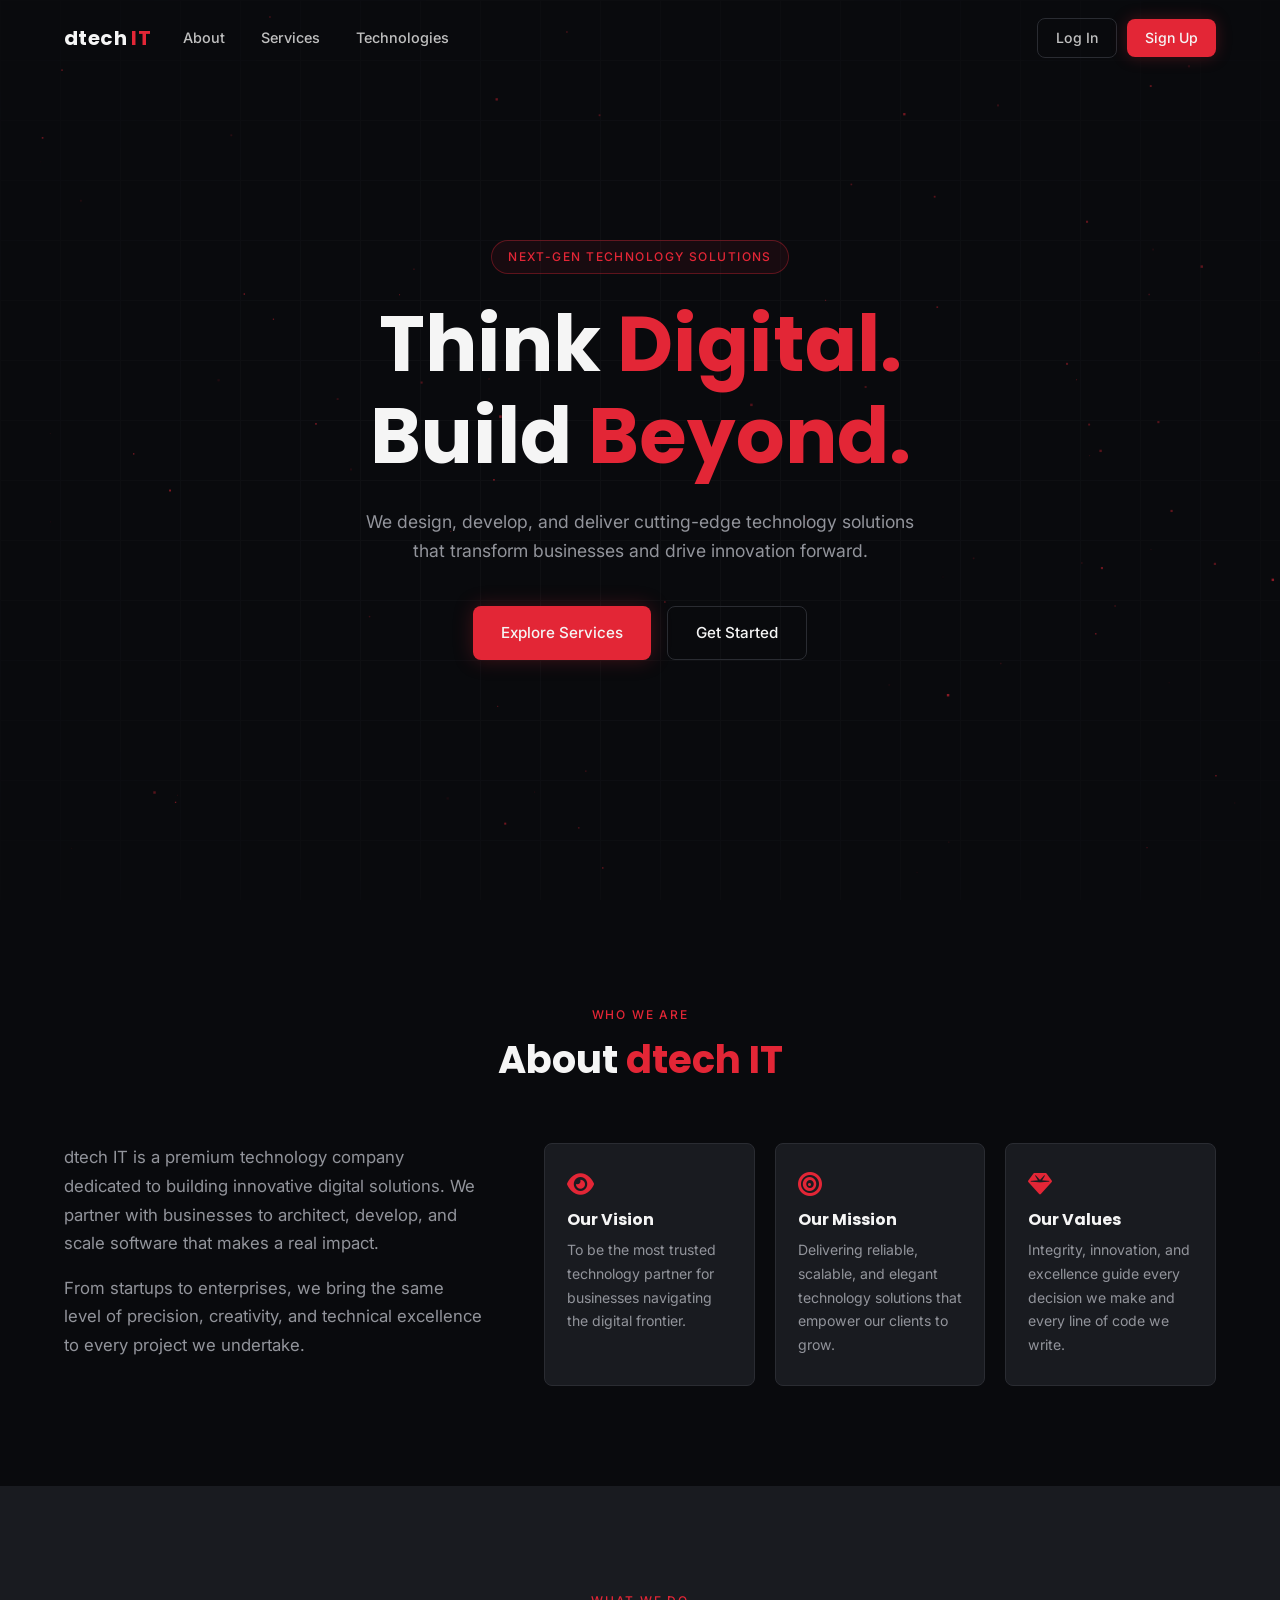
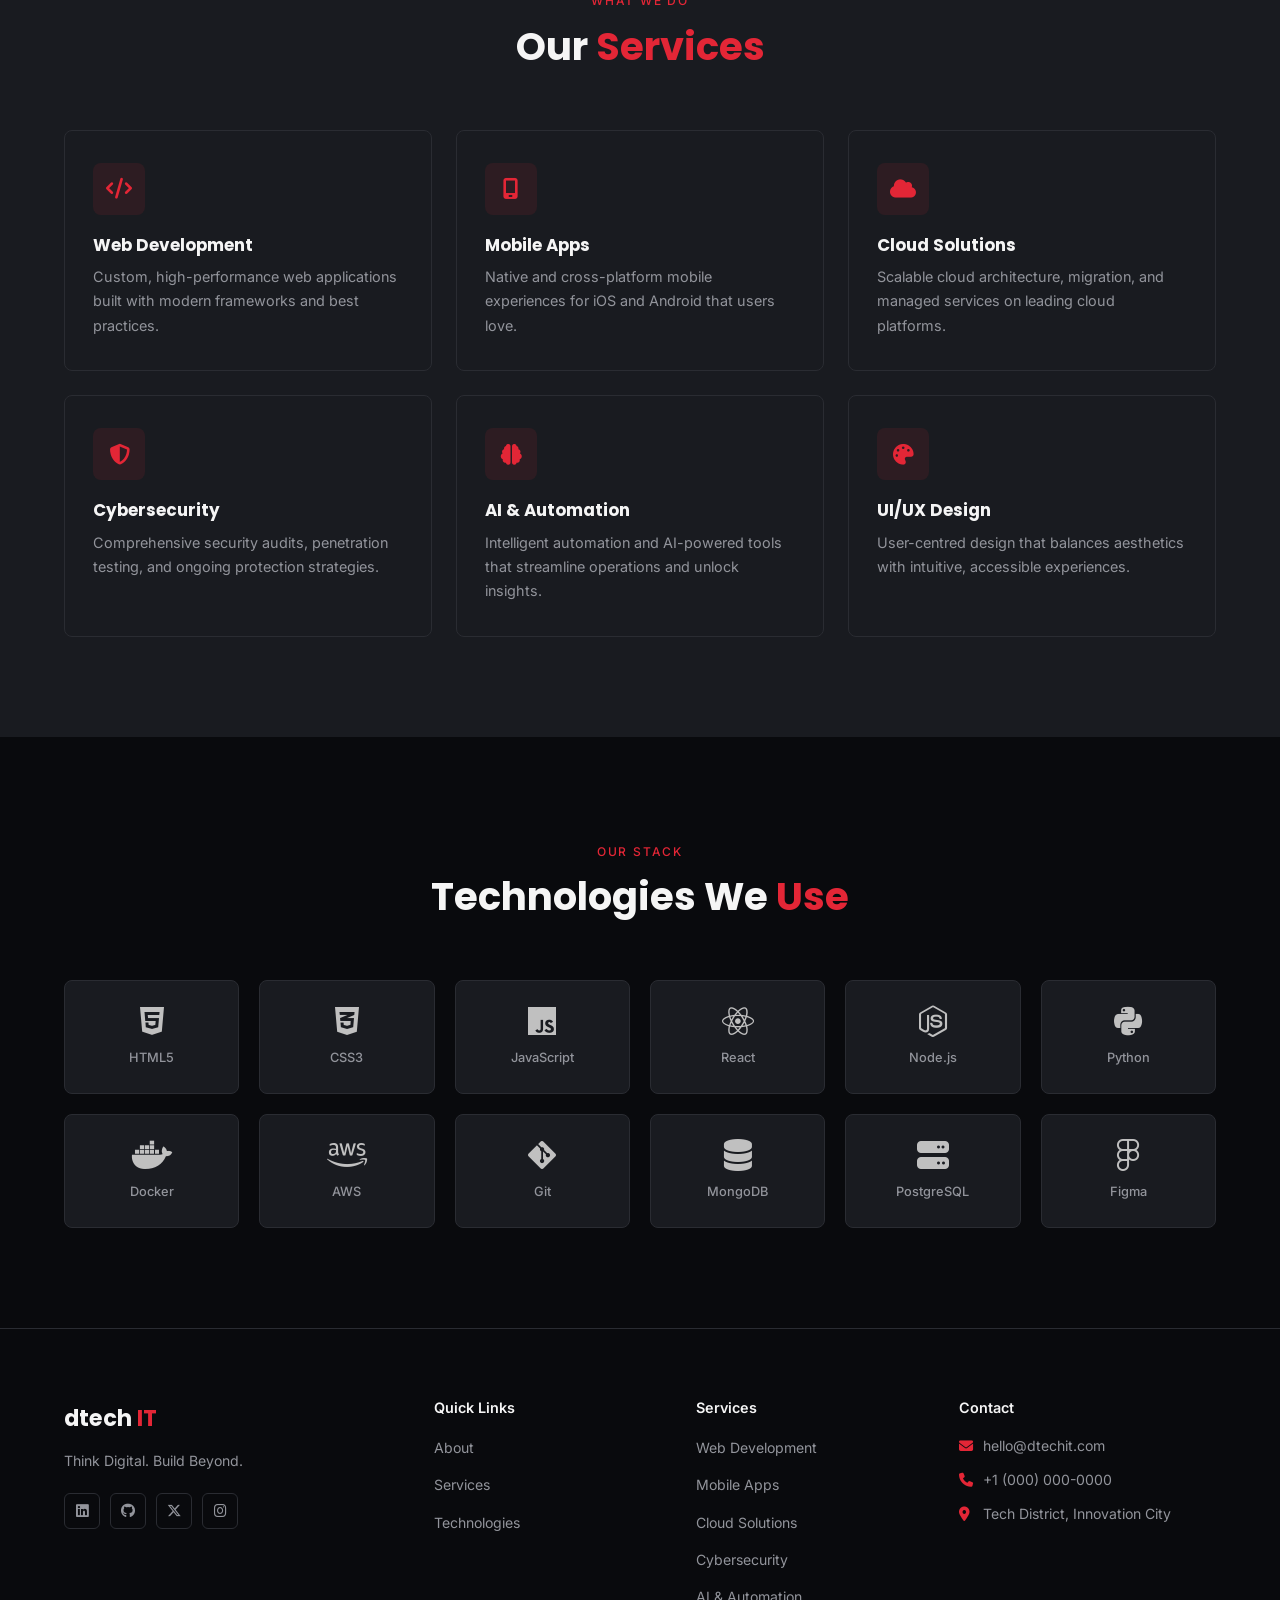
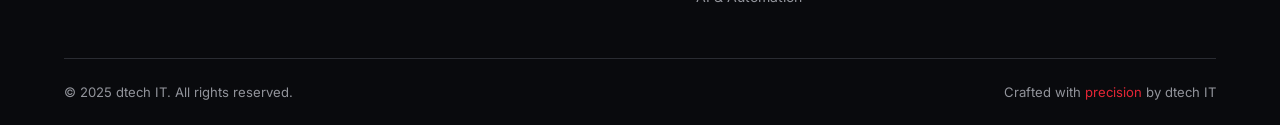
==== index.html @ e229f02b "Initial commit" ====
<!DOCTYPE html>
<html lang="en">
<head>
  <meta charset="UTF-8" />
  <meta name="viewport" content="width=device-width, initial-scale=1.0" />
  <title>dtech IT — Think Digital. Build Beyond.</title>
  <link rel="preconnect" href="https://fonts.googleapis.com" />
  <link rel="preconnect" href="https://fonts.gstatic.com" crossorigin />
  <link href="https://fonts.googleapis.com/css2?family=Poppins:wght@400;600;700&family=Inter:wght@400;500&display=swap" rel="stylesheet" />
  <link rel="stylesheet" href="https://cdnjs.cloudflare.com/ajax/libs/font-awesome/6.5.0/css/all.min.css" />
  <link rel="stylesheet" href="css/style.css" />
</head>
<body>

  <!-- NAV -->
  <nav class="navbar" id="navbar">
    <div class="nav-container">
      <a href="#hero" class="nav-logo">dtech <span>IT</span></a>
      <ul class="nav-links" id="navLinks">
        <li><a href="#about">About</a></li>
        <li><a href="#services">Services</a></li>
        <li><a href="#technologies">Technologies</a></li>
        <li class="nav-links-auth">
          <a href="html/login.html" class="btn-login">Log In</a>
          <a href="html/login.html" class="btn-signup">Sign Up</a>
        </li>
      </ul>
      <div class="nav-auth">
        <a href="html/login.html" class="btn-login">Log In</a>
        <a href="html/login.html" class="btn-signup">Sign Up</a>
      </div>
      <button class="nav-toggle" id="navToggle" aria-label="Toggle menu">
        <span></span><span></span><span></span>
      </button>
    </div>
  </nav>

  <!-- HERO -->
  <section class="hero" id="hero">
    <canvas id="particleCanvas"></canvas>
    <div class="hero-content reveal">
      <span class="hero-badge">Next-Gen Technology Solutions</span>
      <h1>Think <span class="accent">Digital.</span><br />Build <span class="accent">Beyond.</span></h1>
      <p>We design, develop, and deliver cutting-edge technology solutions that transform businesses and drive innovation forward.</p>
      <div class="hero-buttons">
        <a href="#services" class="btn btn-primary">Explore Services</a>
        <a href="html/login.html" class="btn btn-secondary">Get Started</a>
      </div>
    </div>
    <div class="hero-circuit"></div>
  </section>

  <!-- ABOUT -->
  <section class="section about" id="about">
    <div class="container">
      <div class="section-header reveal">
        <span class="section-label">Who We Are</span>
        <h2>About <span class="accent">dtech IT</span></h2>
      </div>
      <div class="about-grid">
        <div class="about-intro reveal">
          <p>dtech IT is a premium technology company dedicated to building innovative digital solutions. We partner with businesses to architect, develop, and scale software that makes a real impact.</p>
          <p>From startups to enterprises, we bring the same level of precision, creativity, and technical excellence to every project we undertake.</p>
        </div>
        <div class="about-cards">
          <div class="about-card reveal">
            <i class="fa-solid fa-eye accent"></i>
            <h3>Our Vision</h3>
            <p>To be the most trusted technology partner for businesses navigating the digital frontier.</p>
          </div>
          <div class="about-card reveal">
            <i class="fa-solid fa-bullseye accent"></i>
            <h3>Our Mission</h3>
            <p>Delivering reliable, scalable, and elegant technology solutions that empower our clients to grow.</p>
          </div>
          <div class="about-card reveal">
            <i class="fa-solid fa-gem accent"></i>
            <h3>Our Values</h3>
            <p>Integrity, innovation, and excellence guide every decision we make and every line of code we write.</p>
          </div>
        </div>
      </div>
    </div>
  </section>

  <!-- SERVICES -->
  <section class="section services alt-bg" id="services">
    <div class="container">
      <div class="section-header reveal">
        <span class="section-label">What We Do</span>
        <h2>Our <span class="accent">Services</span></h2>
      </div>
      <div class="cards-grid">
        <div class="card reveal">
          <div class="card-icon"><i class="fa-solid fa-code"></i></div>
          <h3>Web Development</h3>
          <p>Custom, high-performance web applications built with modern frameworks and best practices.</p>
        </div>
        <div class="card reveal">
          <div class="card-icon"><i class="fa-solid fa-mobile-screen"></i></div>
          <h3>Mobile Apps</h3>
          <p>Native and cross-platform mobile experiences for iOS and Android that users love.</p>
        </div>
        <div class="card reveal">
          <div class="card-icon"><i class="fa-solid fa-cloud"></i></div>
          <h3>Cloud Solutions</h3>
          <p>Scalable cloud architecture, migration, and managed services on leading cloud platforms.</p>
        </div>
        <div class="card reveal">
          <div class="card-icon"><i class="fa-solid fa-shield-halved"></i></div>
          <h3>Cybersecurity</h3>
          <p>Comprehensive security audits, penetration testing, and ongoing protection strategies.</p>
        </div>
        <div class="card reveal">
          <div class="card-icon"><i class="fa-solid fa-brain"></i></div>
          <h3>AI & Automation</h3>
          <p>Intelligent automation and AI-powered tools that streamline operations and unlock insights.</p>
        </div>
        <div class="card reveal">
          <div class="card-icon"><i class="fa-solid fa-palette"></i></div>
          <h3>UI/UX Design</h3>
          <p>User-centred design that balances aesthetics with intuitive, accessible experiences.</p>
        </div>
      </div>
    </div>
  </section>

  <!-- TECHNOLOGIES -->
  <section class="section technologies" id="technologies">
    <div class="container">
      <div class="section-header reveal">
        <span class="section-label">Our Stack</span>
        <h2>Technologies We <span class="accent">Use</span></h2>
      </div>
      <div class="tech-grid reveal">
        <div class="tech-item"><i class="fa-brands fa-html5"></i><span>HTML5</span></div>
        <div class="tech-item"><i class="fa-brands fa-css3-alt"></i><span>CSS3</span></div>
        <div class="tech-item"><i class="fa-brands fa-js"></i><span>JavaScript</span></div>
        <div class="tech-item"><i class="fa-brands fa-react"></i><span>React</span></div>
        <div class="tech-item"><i class="fa-brands fa-node-js"></i><span>Node.js</span></div>
        <div class="tech-item"><i class="fa-brands fa-python"></i><span>Python</span></div>
        <div class="tech-item"><i class="fa-brands fa-docker"></i><span>Docker</span></div>
        <div class="tech-item"><i class="fa-brands fa-aws"></i><span>AWS</span></div>
        <div class="tech-item"><i class="fa-brands fa-git-alt"></i><span>Git</span></div>
        <div class="tech-item"><i class="fa-solid fa-database"></i><span>MongoDB</span></div>
        <div class="tech-item"><i class="fa-solid fa-server"></i><span>PostgreSQL</span></div>
        <div class="tech-item"><i class="fa-brands fa-figma"></i><span>Figma</span></div>
      </div>
    </div>
  </section>



  <!-- FOOTER -->
  <footer class="footer">
    <div class="container">
      <div class="footer-grid">
        <div class="footer-brand">
          <span class="footer-logo-text">dtech <span>IT</span></span>
          <p>Think Digital. Build Beyond.</p>
          <div class="footer-socials">
            <a href="#"><i class="fa-brands fa-linkedin"></i></a>
            <a href="#"><i class="fa-brands fa-github"></i></a>
            <a href="#"><i class="fa-brands fa-x-twitter"></i></a>
            <a href="#"><i class="fa-brands fa-instagram"></i></a>
          </div>
        </div>
        <div class="footer-links">
          <h4>Quick Links</h4>
          <ul>
            <li><a href="#about">About</a></li>
            <li><a href="#services">Services</a></li>
            <li><a href="#technologies">Technologies</a></li>
          </ul>
        </div>
        <div class="footer-links">
          <h4>Services</h4>
          <ul>
            <li><a href="#services">Web Development</a></li>
            <li><a href="#services">Mobile Apps</a></li>
            <li><a href="#services">Cloud Solutions</a></li>
            <li><a href="#services">Cybersecurity</a></li>
            <li><a href="#services">AI &amp; Automation</a></li>
          </ul>
        </div>
        <div class="footer-contact">
          <h4>Contact</h4>
          <p><i class="fa-solid fa-envelope"></i> hello@dtechit.com</p>
          <p><i class="fa-solid fa-phone"></i> +1 (000) 000-0000</p>
          <p><i class="fa-solid fa-location-dot"></i> Tech District, Innovation City</p>
        </div>
      </div>
      <div class="footer-bottom">
        <p>&copy; 2025 dtech IT. All rights reserved.</p>
        <p>Crafted with <span class="accent">precision</span> by dtech IT</p>
      </div>
    </div>
  </footer>

  <script src="js/main.js"></script>
</body>
</html>
---- css/style.css ----
/* ===== RESET & BASE ===== */
*, *::before, *::after { box-sizing: border-box; margin: 0; padding: 0; }

:root {
  --black:   #090A0D;
  --red:     #E32636;
  --silver:  #C0C0C0;
  --graphite:#191B20;
  --white:   #F5F5F5;
  --muted:   #92949B;
  --border:  #2a2c32;
  --radius:  8px;
  --transition: 0.3s ease;
}

html { scroll-behavior: smooth; }

body {
  background: var(--black);
  color: var(--white);
  font-family: 'Inter', sans-serif;
  font-size: 16px;
  line-height: 1.7;
  overflow-x: hidden;
}

h1, h2, h3, h4 { font-family: 'Poppins', sans-serif; line-height: 1.2; }
a { text-decoration: none; color: inherit; }
ul { list-style: none; }
img { max-width: 100%; display: block; }
.accent { color: var(--red); }

/* ===== LAYOUT ===== */
.container { max-width: 1200px; margin: 0 auto; padding: 0 24px; }
.section { padding: 100px 0; }
.alt-bg { background: var(--graphite); }

.section-header { text-align: center; margin-bottom: 60px; }
.section-label {
  display: inline-block;
  font-size: 0.75rem;
  font-weight: 500;
  letter-spacing: 0.15em;
  text-transform: uppercase;
  color: var(--red);
  margin-bottom: 12px;
}
.section-header h2 { font-size: clamp(1.8rem, 3vw, 2.5rem); color: var(--white); }

/* ===== NAVBAR ===== */
.navbar {
  position: fixed;
  top: 0; left: 0; right: 0;
  z-index: 1000;
  padding: 18px 0;
  background: transparent;
  transition: background var(--transition), box-shadow var(--transition);
}
.navbar.scrolled {
  background: rgba(9, 10, 13, 0.95);
  backdrop-filter: blur(12px);
  box-shadow: 0 1px 0 var(--border);
}
.nav-container {
  max-width: 1200px;
  margin: 0 auto;
  padding: 0 24px;
  display: flex;
  align-items: center;
  justify-content: space-between;
  gap: 32px;
}
.nav-logo {
  font-family: 'Poppins', sans-serif;
  font-size: 1.25rem;
  font-weight: 700;
  color: var(--white);
  letter-spacing: 0.02em;
  flex-shrink: 0;
}
.nav-logo span { color: var(--red); }
.nav-links {
  display: flex;
  align-items: center;
  gap: 36px;
  flex: 1;
}
.nav-links > li > a {
  font-size: 0.9rem;
  font-weight: 500;
  color: var(--silver);
  position: relative;
  transition: color var(--transition);
}
.nav-links > li > a::after {
  content: '';
  position: absolute;
  bottom: -4px; left: 0;
  width: 0; height: 2px;
  background: var(--red);
  transition: width var(--transition);
}
.nav-links > li > a:hover,
.nav-links > li > a.active { color: var(--white); }
.nav-links > li > a:hover::after,
.nav-links > li > a.active::after { width: 100%; }
.nav-links-auth { display: none; }
.nav-auth {
  display: flex;
  align-items: center;
  gap: 10px;
  flex-shrink: 0;
}
.btn-login {
  font-size: 0.88rem;
  font-weight: 500;
  color: var(--silver);
  padding: 7px 18px;
  border-radius: var(--radius);
  border: 1px solid var(--border);
  transition: all var(--transition);
}
.btn-login:hover { border-color: var(--silver); color: var(--white); }
.btn-signup {
  font-size: 0.88rem;
  font-weight: 500;
  color: var(--white);
  padding: 7px 18px;
  border-radius: var(--radius);
  background: var(--red);
  box-shadow: 0 0 16px rgba(227,38,54,0.25);
  transition: all var(--transition);
}
.btn-signup:hover { background: #c41f2e; box-shadow: 0 0 24px rgba(227,38,54,0.45); }

.nav-toggle {
  display: none;
  flex-direction: column;
  gap: 5px;
  background: none;
  border: none;
  cursor: pointer;
  padding: 4px;
  flex-shrink: 0;
}
.nav-toggle span {
  display: block;
  width: 24px; height: 2px;
  background: var(--white);
  border-radius: 2px;
  transition: var(--transition);
}
.nav-toggle.open span:nth-child(1) { transform: translateY(7px) rotate(45deg); }
.nav-toggle.open span:nth-child(2) { opacity: 0; }
.nav-toggle.open span:nth-child(3) { transform: translateY(-7px) rotate(-45deg); }

/* ===== HERO ===== */
.hero {
  position: relative;
  min-height: 100vh;
  display: flex;
  align-items: center;
  justify-content: center;
  text-align: center;
  overflow: hidden;
  background: var(--black);
}
#particleCanvas {
  position: absolute;
  inset: 0;
  width: 100%; height: 100%;
  pointer-events: none;
}
.hero-circuit {
  position: absolute;
  inset: 0;
  background-image:
    linear-gradient(var(--border) 1px, transparent 1px),
    linear-gradient(90deg, var(--border) 1px, transparent 1px);
  background-size: 60px 60px;
  opacity: 0.18;
  pointer-events: none;
  mask-image: radial-gradient(ellipse 80% 80% at 50% 50%, black 30%, transparent 100%);
}
.hero-content {
  position: relative;
  z-index: 2;
  max-width: 760px;
  padding: 0 24px;
}
.hero-badge {
  display: inline-block;
  font-size: 0.75rem;
  font-weight: 500;
  letter-spacing: 0.12em;
  text-transform: uppercase;
  color: var(--red);
  border: 1px solid rgba(227, 38, 54, 0.35);
  padding: 6px 16px;
  border-radius: 20px;
  margin-bottom: 24px;
  background: rgba(227, 38, 54, 0.07);
}
.hero-content h1 {
  font-size: clamp(2.6rem, 6vw, 5rem);
  font-weight: 700;
  color: var(--white);
  margin-bottom: 24px;
}
.hero-content p {
  font-size: 1.1rem;
  color: var(--muted);
  max-width: 560px;
  margin: 0 auto 40px;
}
.hero-buttons { display: flex; gap: 16px; justify-content: center; flex-wrap: wrap; }

/* ===== BUTTONS ===== */
.btn {
  display: inline-flex;
  align-items: center;
  gap: 8px;
  padding: 13px 28px;
  border-radius: var(--radius);
  font-family: 'Inter', sans-serif;
  font-size: 0.95rem;
  font-weight: 500;
  cursor: pointer;
  transition: all var(--transition);
  border: none;
}
.btn-primary {
  background: var(--red);
  color: var(--white);
  box-shadow: 0 0 20px rgba(227, 38, 54, 0.25);
}
.btn-primary:hover {
  background: #c41f2e;
  box-shadow: 0 0 30px rgba(227, 38, 54, 0.45);
  transform: translateY(-2px);
}
.btn-secondary {
  background: transparent;
  color: var(--white);
  border: 1px solid var(--border);
}
.btn-secondary:hover {
  border-color: var(--silver);
  background: rgba(192, 192, 192, 0.06);
  transform: translateY(-2px);
}

/* ===== ABOUT ===== */
.about-grid {
  display: grid;
  grid-template-columns: 1fr 1.6fr;
  gap: 60px;
  align-items: start;
}
.about-intro p {
  color: var(--muted);
  margin-bottom: 16px;
  font-size: 1.05rem;
}
.about-cards {
  display: grid;
  grid-template-columns: 1fr 1fr 1fr;
  gap: 20px;
}
.about-card {
  background: var(--graphite);
  border: 1px solid var(--border);
  border-radius: var(--radius);
  padding: 28px 22px;
  transition: border-color var(--transition), transform 0.4s ease, box-shadow 0.4s ease;
}
.about-card:hover {
  border-color: var(--red);
  transform: translateY(-6px);
  box-shadow: 0 8px 24px rgba(0,0,0,0.3);
}
.about-card i { font-size: 1.5rem; margin-bottom: 14px; display: block; }
.about-card h3 { font-size: 1rem; margin-bottom: 8px; color: var(--white); }
.about-card p { font-size: 0.88rem; color: var(--muted); }

/* ===== CARDS GRID ===== */
.cards-grid {
  display: grid;
  grid-template-columns: repeat(3, 1fr);
  gap: 24px;
}
.card {
  background: var(--graphite);
  border: 1px solid var(--border);
  border-radius: var(--radius);
  padding: 32px 28px;
  transition: border-color var(--transition), transform 0.4s ease, box-shadow 0.4s ease;
}
.card:hover {
  border-color: var(--red);
  transform: translateY(-6px);
  box-shadow: 0 8px 24px rgba(0,0,0,0.3);
}
.card-icon {
  width: 52px; height: 52px;
  background: rgba(227, 38, 54, 0.1);
  border-radius: var(--radius);
  display: flex;
  align-items: center;
  justify-content: center;
  margin-bottom: 20px;
  font-size: 1.3rem;
  color: var(--red);
  transition: background var(--transition);
}
.card:hover .card-icon { background: rgba(227, 38, 54, 0.2); }
.card h3 { font-size: 1.05rem; margin-bottom: 10px; color: var(--white); }
.card p { font-size: 0.9rem; color: var(--muted); }

/* ===== TECHNOLOGIES ===== */
.tech-grid {
  display: grid;
  grid-template-columns: repeat(6, 1fr);
  gap: 20px;
}
.tech-item {
  background: var(--graphite);
  border: 1px solid var(--border);
  border-radius: var(--radius);
  padding: 24px 16px;
  display: flex;
  flex-direction: column;
  align-items: center;
  gap: 10px;
  transition: border-color var(--transition), transform 0.4s ease, box-shadow 0.4s ease;
  cursor: default;
}
.tech-item:hover {
  border-color: var(--red);
  transform: translateY(-6px);
  box-shadow: 0 8px 24px rgba(0,0,0,0.3);
}
.tech-item i { font-size: 2rem; color: var(--silver); transition: color var(--transition); }
.tech-item:hover i { color: var(--red); }
.tech-item span { font-size: 0.8rem; color: var(--muted); font-weight: 500; }



/* ===== FOOTER ===== */
.footer { background: var(--black); border-top: 1px solid var(--border); padding: 70px 0 0; }
.footer-grid {
  display: grid;
  grid-template-columns: 1.5fr 1fr 1fr 1.2fr;
  gap: 48px;
  padding-bottom: 48px;
}
.footer-logo-text {
  display: block;
  font-family: 'Poppins', sans-serif;
  font-size: 1.4rem;
  font-weight: 700;
  color: var(--white);
  margin-bottom: 12px;
}
.footer-logo-text span { color: var(--red); }
.footer-brand p { font-size: 0.88rem; color: var(--muted); margin-bottom: 20px; }
.footer-socials { display: flex; gap: 10px; }
.footer-socials a {
  width: 36px; height: 36px;
  border: 1px solid var(--border);
  border-radius: 6px;
  display: flex;
  align-items: center;
  justify-content: center;
  color: var(--muted);
  font-size: 0.9rem;
  transition: all var(--transition);
}
.footer-socials a:hover { border-color: var(--red); color: var(--red); }
.footer-links h4, .footer-contact h4 {
  font-size: 0.9rem;
  color: var(--white);
  margin-bottom: 18px;
  font-family: 'Inter', sans-serif;
  font-weight: 600;
}
.footer-links ul { display: flex; flex-direction: column; gap: 10px; }
.footer-links a { font-size: 0.88rem; color: var(--muted); transition: color var(--transition); }
.footer-links a:hover { color: var(--red); }
.footer-contact p {
  display: flex;
  align-items: center;
  gap: 10px;
  font-size: 0.88rem;
  color: var(--muted);
  margin-bottom: 10px;
}
.footer-contact i { color: var(--red); width: 14px; }
.footer-bottom {
  border-top: 1px solid var(--border);
  padding: 22px 0;
  display: flex;
  justify-content: space-between;
  align-items: center;
  flex-wrap: wrap;
  gap: 8px;
}
.footer-bottom p { font-size: 0.82rem; color: var(--muted); }

/* ===== SCROLL REVEAL ===== */
.reveal {
  opacity: 0;
  transform: translateY(28px);
  transition: opacity 0.65s ease, transform 0.65s ease;
}
.reveal.visible {
  opacity: 1;
  transform: translateY(0);
}
.about-card.visible:hover,
.card.visible:hover,
.tech-item.visible:hover {
  transform: translateY(-6px);
  transition: border-color 0.3s ease, transform 0.4s ease, box-shadow 0.4s ease;
}

/* ===== RESPONSIVE ===== */
@media (max-width: 1024px) {
  .tech-grid { grid-template-columns: repeat(4, 1fr); }
  .about-grid { grid-template-columns: 1fr; gap: 40px; }
  .about-cards { grid-template-columns: repeat(3, 1fr); }
  .cards-grid { grid-template-columns: repeat(2, 1fr); }
  .footer-grid { grid-template-columns: 1fr 1fr; }
}

@media (max-width: 768px) {
  .section { padding: 70px 0; }
  .nav-auth { display: none; }
  .nav-toggle { display: flex; margin-left: auto; }
  .nav-container { gap: 0; }
  .nav-links {
    display: none;
    position: absolute;
    top: 100%; left: 0; right: 0;
    background: rgba(9, 10, 13, 0.98);
    flex-direction: column;
    align-items: stretch;
    padding: 16px 24px 20px;
    gap: 0;
    border-bottom: 1px solid var(--border);
    z-index: 999;
  }
  .nav-links.open { display: flex; }
  .nav-links > li > a {
    display: block;
    padding: 12px 0;
    border-bottom: 1px solid var(--border);
    color: var(--silver);
  }
  .nav-links > li > a::after { display: none; }
  .nav-links-auth {
    display: flex;
    gap: 10px;
    padding-top: 16px;
  }
  .nav-links-auth .btn-login {
    flex: 1;
    text-align: center;
    font-size: 0.88rem;
    font-weight: 500;
    color: var(--silver);
    padding: 10px 18px;
    border-radius: var(--radius);
    border: 1px solid var(--border);
    transition: all var(--transition);
  }
  .nav-links-auth .btn-login:hover { border-color: var(--silver); color: var(--white); }
  .nav-links-auth .btn-signup {
    flex: 1;
    text-align: center;
    font-size: 0.88rem;
    font-weight: 500;
    color: var(--white);
    padding: 10px 18px;
    border-radius: var(--radius);
    background: var(--red);
    transition: all var(--transition);
  }
  .nav-links-auth .btn-signup:hover { background: #c41f2e; }
  .cards-grid { grid-template-columns: 1fr; }
  .tech-grid { grid-template-columns: repeat(3, 1fr); }
  .about-cards { grid-template-columns: 1fr; }
  .footer-grid { grid-template-columns: 1fr 1fr; gap: 32px; }
}

@media (max-width: 480px) {
  .tech-grid { grid-template-columns: repeat(2, 1fr); }
  .footer-grid { grid-template-columns: 1fr; }
  .footer-bottom { flex-direction: column; text-align: center; }
  .hero-buttons { flex-direction: column; align-items: center; }
}
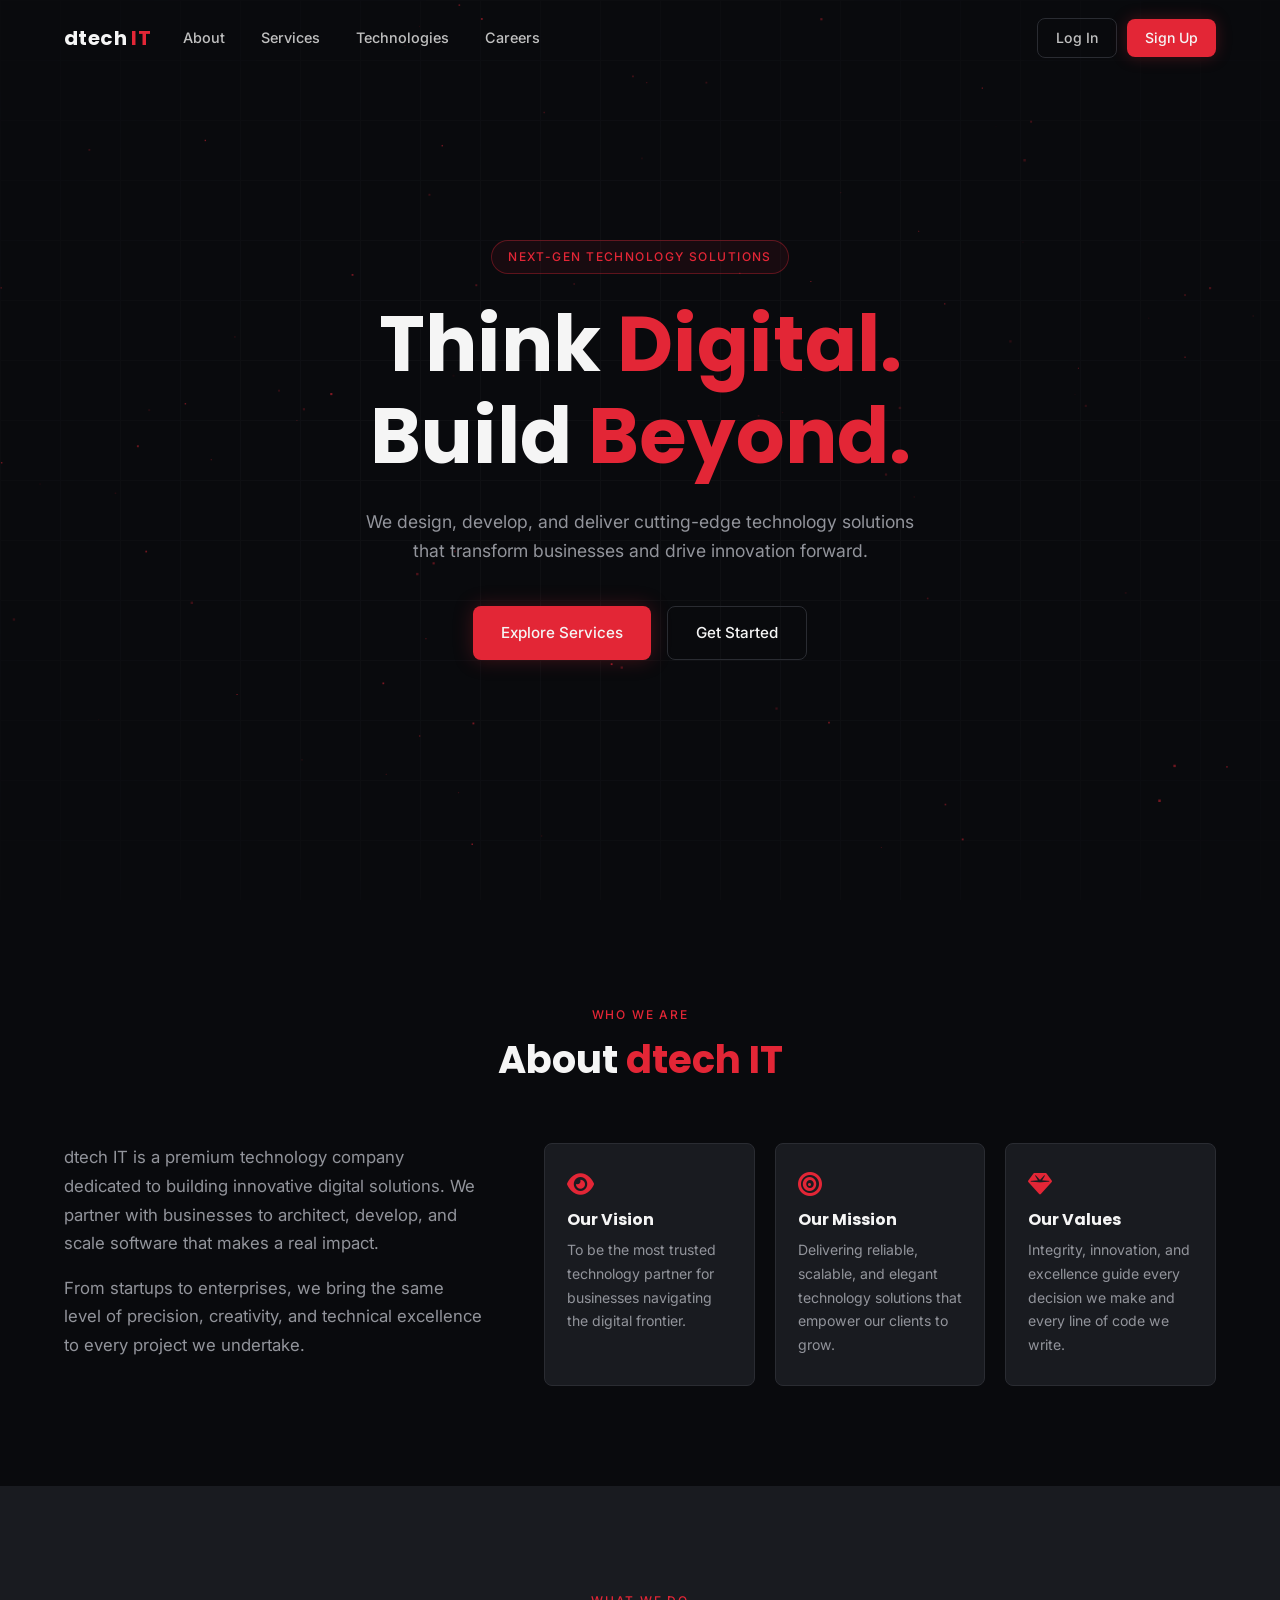
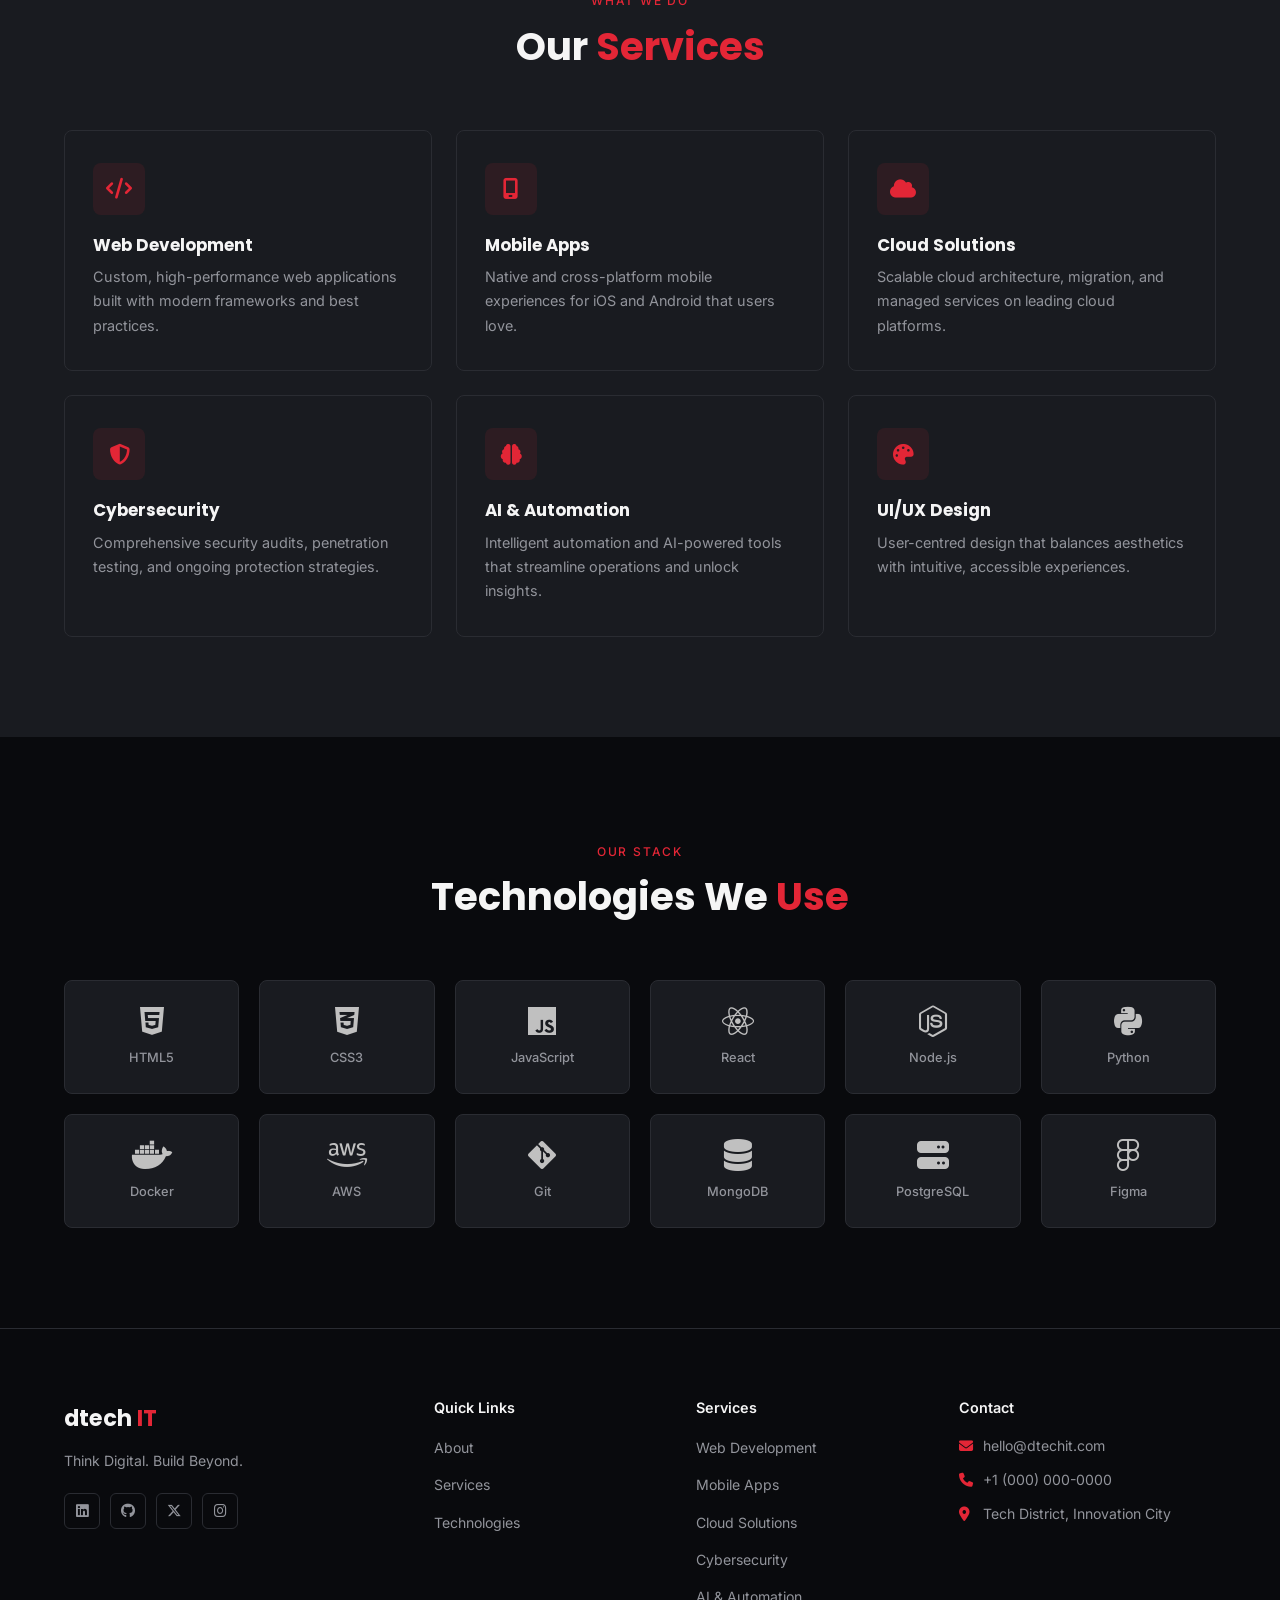
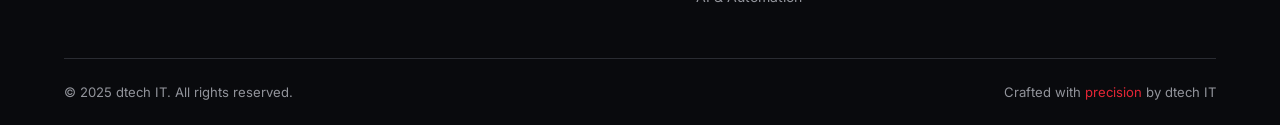
==== commit d038cb4a: "ye le tera dudh ye le teri bread" ====
--- a/index.html
+++ b/index.html
@@ -24,6 +24,15 @@
           <a href="html/login.html" class="btn-login">Log In</a>
           <a href="html/login.html" class="btn-signup">Sign Up</a>
         </li>
+        <li class="dropdown" style="position: relative;">
+          <a href="javascript:void(0)" onclick="toggleCareers()">Careers </a>
+          <ul id="careersDropdown"style="display: none" class="dropdown-box">
+            <li><a href="html/pages/working.html">Working at Dtech</a></li>
+            <li><a href="html/pages/jobs.html">Job Opportunities</a></li>
+            <li><a href="html/pages/culture.html">Comapny Culture</a></li>
+
+          </ul>
+        </li>
       </ul>
       <div class="nav-auth">
         <a href="html/login.html" class="btn-login">Log In</a>
@@ -92,24 +101,32 @@
       </div>
       <div class="cards-grid">
         <div class="card reveal">
+          <a href="html/pages/webdev.html">
           <div class="card-icon"><i class="fa-solid fa-code"></i></div>
           <h3>Web Development</h3>
           <p>Custom, high-performance web applications built with modern frameworks and best practices.</p>
-        </div>
-        <div class="card reveal">
+          </a>
+        </div>
+        <div class="card reveal">
+          <a href="html/pages/mobile.html">
           <div class="card-icon"><i class="fa-solid fa-mobile-screen"></i></div>
           <h3>Mobile Apps</h3>
           <p>Native and cross-platform mobile experiences for iOS and Android that users love.</p>
-        </div>
-        <div class="card reveal">
+         </a>
+        </div>
+        <div class="card reveal">
+          <a href="html/pages/cloud.html">
           <div class="card-icon"><i class="fa-solid fa-cloud"></i></div>
           <h3>Cloud Solutions</h3>
           <p>Scalable cloud architecture, migration, and managed services on leading cloud platforms.</p>
-        </div>
-        <div class="card reveal">
+          </a>
+        </div>
+        <div class="card reveal">
+          <a href="html/pages/cyber.html">
           <div class="card-icon"><i class="fa-solid fa-shield-halved"></i></div>
           <h3>Cybersecurity</h3>
           <p>Comprehensive security audits, penetration testing, and ongoing protection strategies.</p>
+          </a>
         </div>
         <div class="card reveal">
           <div class="card-icon"><i class="fa-solid fa-brain"></i></div>
--- a/css/style.css
+++ b/css/style.css
@@ -498,4 +498,28 @@
   .footer-grid { grid-template-columns: 1fr; }
   .footer-bottom { flex-direction: column; text-align: center; }
   .hero-buttons { flex-direction: column; align-items: center; }
-}+}
+.dropdown { position: relative; }
+.dropdown-menu {
+  display: none;
+  position: absolute;
+  top: 100%;
+  left: 0;
+  background-color: #191B20;
+  border: 1px solid #2a2c32;
+  border-radius: 6px;
+  min-width: 190px;
+  padding: 8px 0;
+  z-index: 1000;
+}
+.dropdown:hover .dropdown-menu { display: block; }
+.dropdown-menu li a {
+  display: block;
+  padding: 8px 16px;
+  font-size: 14px;
+  color: #C0C0C0;
+}
+.dropdown-menu li a:hover {
+  background-color: #090A0D;
+  color: #E32636;
+}
